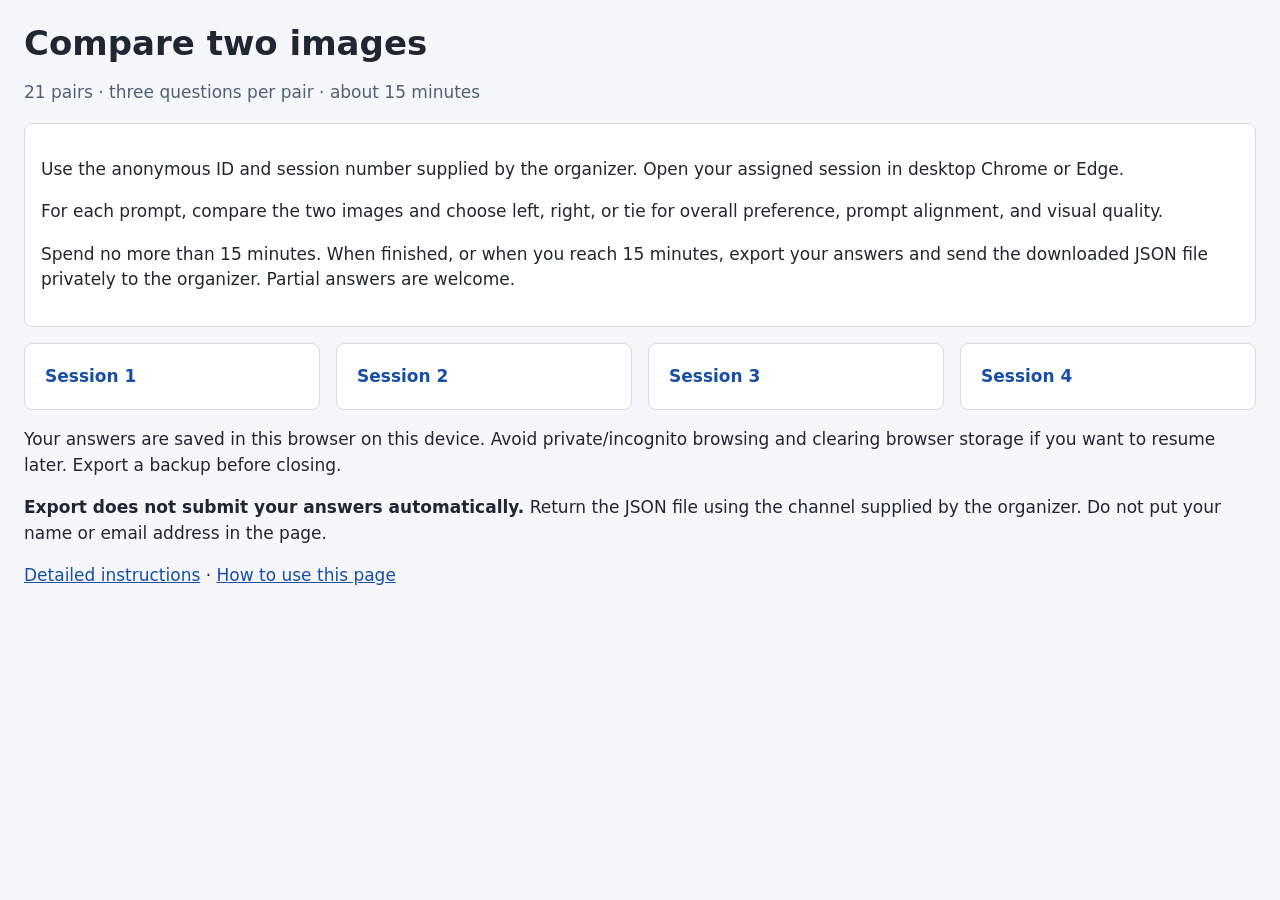
==== index.html @ f00c3ccf "Add image comparison sessions" ====
<!doctype html>
<html lang="en">
<head><meta charset="utf-8"><meta name="viewport" content="width=device-width,initial-scale=1"><title>Compare two images</title><link rel="stylesheet" href="style.css"></head>
<body>
<h1>Compare two images</h1>
<p class="muted">21 pairs · three questions per pair · about 15 minutes</p>
<div class="intro">
<p>Use the anonymous ID and session number supplied by the organizer. Open your assigned session in desktop Chrome or Edge.</p>
<p>For each prompt, compare the two images and choose left, right, or tie for overall preference, prompt alignment, and visual quality.</p>
<p>Spend no more than 15 minutes. When finished, or when you reach 15 minutes, export your answers and send the downloaded JSON file privately to the organizer. Partial answers are welcome.</p>
</div>
<nav class="sessions" aria-label="Sessions">
<a href="session_01.html">Session 1</a><a href="session_02.html">Session 2</a><a href="session_03.html">Session 3</a><a href="session_04.html">Session 4</a>
</nav>
<p>Your answers are saved in this browser on this device. Avoid private/incognito browsing and clearing browser storage if you want to resume later. Export a backup before closing.</p>
<p><strong>Export does not submit your answers automatically.</strong> Return the JSON file using the channel supplied by the organizer. Do not put your name or email address in the page.</p>
<p><a href="RATER_INSTRUCTIONS.md">Detailed instructions</a> · <a href="HOW_TO.md">How to use this page</a></p>
</body></html>
---- style.css ----
:root{font:17px/1.5 system-ui,sans-serif;color:#202733;background:#f5f7fa}
body{max-width:1450px;margin:24px auto;padding:0 24px 48px}
h1{line-height:1.15;margin-bottom:8px}h2{font-size:1.15rem}
a{color:#174ea6}button,input{font:inherit;padding:10px 14px;border:1px solid #9ca6b4;border-radius:6px}button{cursor:pointer;background:white}button:disabled{cursor:default;opacity:.5}button:focus-visible,input:focus-visible,a:focus-visible{outline:3px solid #1767cf;outline-offset:3px}
.intro,.card,details,fieldset{background:white;border:1px solid #d4dbe4;border-radius:8px;padding:16px;margin:16px 0}
.muted{color:#516075}.controls{position:sticky;top:0;background:#f5f7fa;padding:12px 0;z-index:1;border-bottom:1px solid #d4dbe4;display:flex;align-items:center;gap:10px;flex-wrap:wrap}.controls label{display:flex;align-items:center;gap:8px}.controls input{width:90px}
.progress{margin:12px 0}progress{width:100%;height:18px}#notice{display:block;margin-top:8px;color:#7b3210}#prompt{white-space:pre-wrap;line-height:1.6;background:white;padding:16px;border-radius:8px}
.pair{display:grid;grid-template-columns:1fr 1fr;gap:18px}.pair h2{margin:4px 0}.pair img{display:block;width:100%;aspect-ratio:1;object-fit:contain;cursor:zoom-in;background:#e6ebf1}
legend{font-weight:650}fieldset label{display:inline-flex;align-items:center;gap:8px;margin-right:20px;padding:8px;cursor:pointer}fieldset input{width:18px;height:18px}
.navigation{display:flex;gap:12px;margin-top:16px}.examples{display:flex;gap:16px;flex-wrap:wrap}.examples figure{margin:0;font-size:.85rem}.examples img{width:100px;height:100px;object-fit:contain}
dialog{max-width:96vw;max-height:96vh;border:1px solid #aab5c4;border-radius:8px}dialog img{display:block;max-width:90vw;max-height:88vh;width:auto;height:auto}dialog::backdrop{background:#202733aa}
.sessions{display:grid;grid-template-columns:repeat(auto-fit,minmax(200px,1fr));gap:16px}.sessions a{display:block;padding:20px;background:white;border:1px solid #d4dbe4;border-radius:8px;font-weight:650;text-decoration:none}.sessions a:hover{border-color:#174ea6}
@media(max-width:650px){body{padding:0 12px}.pair{gap:8px}.controls{position:static}fieldset label{margin-right:6px}}
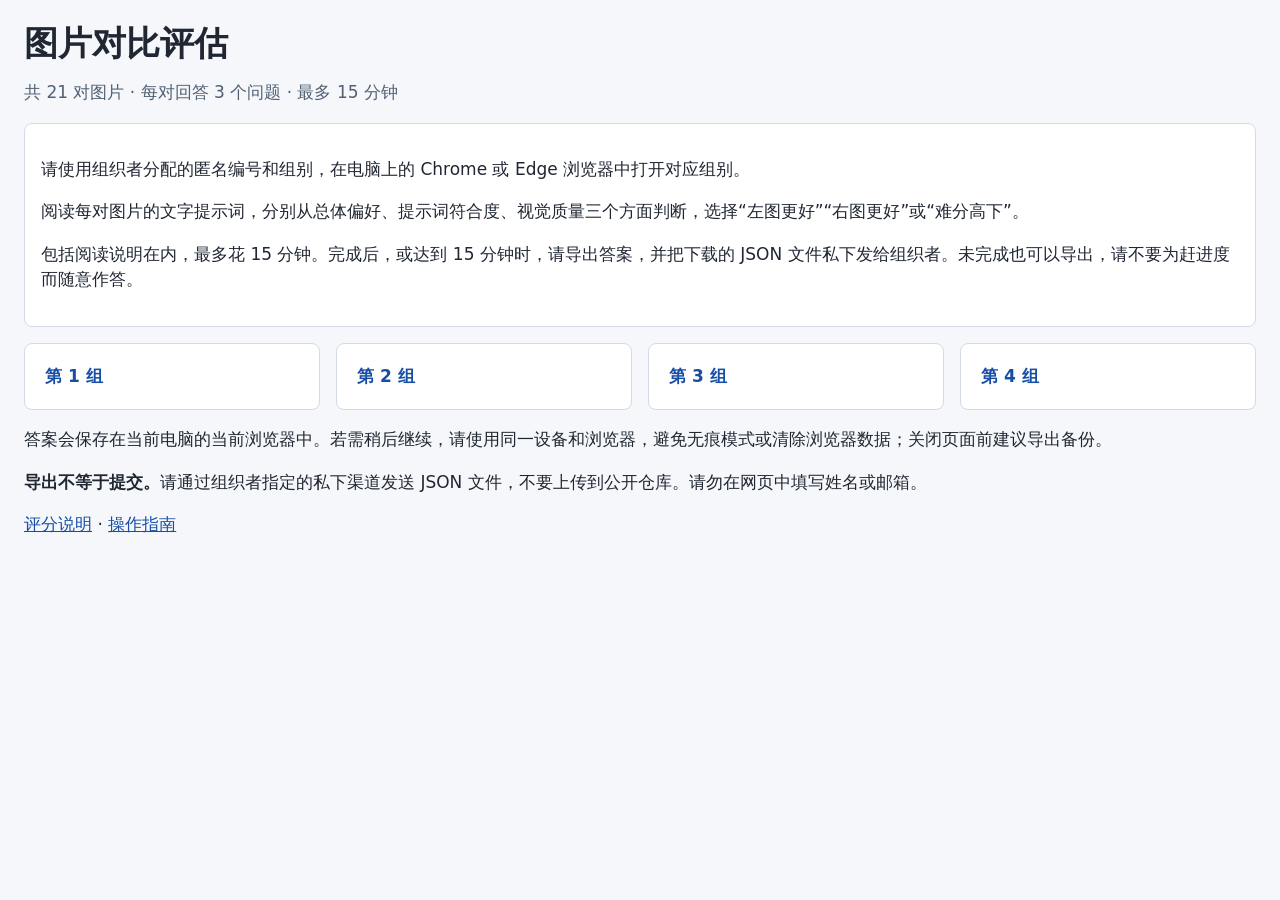
==== commit f7cab70b: "Localize volunteer pages and instructions in Simplified Chinese" ====
--- a/index.html
+++ b/index.html
@@ -1,18 +1,18 @@
 <!doctype html>
-<html lang="en">
-<head><meta charset="utf-8"><meta name="viewport" content="width=device-width,initial-scale=1"><title>Compare two images</title><link rel="stylesheet" href="style.css"></head>
+<html lang="zh-CN">
+<head><meta charset="utf-8"><meta name="viewport" content="width=device-width,initial-scale=1"><title>图片对比评估</title><link rel="stylesheet" href="style.css"></head>
 <body>
-<h1>Compare two images</h1>
-<p class="muted">21 pairs · three questions per pair · about 15 minutes</p>
+<h1>图片对比评估</h1>
+<p class="muted">共 21 对图片 · 每对回答 3 个问题 · 最多 15 分钟</p>
 <div class="intro">
-<p>Use the anonymous ID and session number supplied by the organizer. Open your assigned session in desktop Chrome or Edge.</p>
-<p>For each prompt, compare the two images and choose left, right, or tie for overall preference, prompt alignment, and visual quality.</p>
-<p>Spend no more than 15 minutes. When finished, or when you reach 15 minutes, export your answers and send the downloaded JSON file privately to the organizer. Partial answers are welcome.</p>
+<p>请使用组织者分配的匿名编号和组别，在电脑上的 Chrome 或 Edge 浏览器中打开对应组别。</p>
+<p>阅读每对图片的文字提示词，分别从总体偏好、提示词符合度、视觉质量三个方面判断，选择“左图更好”“右图更好”或“难分高下”。</p>
+<p>包括阅读说明在内，最多花 15 分钟。完成后，或达到 15 分钟时，请导出答案，并把下载的 JSON 文件私下发给组织者。未完成也可以导出，请不要为赶进度而随意作答。</p>
 </div>
-<nav class="sessions" aria-label="Sessions">
-<a href="session_01.html">Session 1</a><a href="session_02.html">Session 2</a><a href="session_03.html">Session 3</a><a href="session_04.html">Session 4</a>
+<nav class="sessions" aria-label="评估组别">
+<a href="session_01.html">第 1 组</a><a href="session_02.html">第 2 组</a><a href="session_03.html">第 3 组</a><a href="session_04.html">第 4 组</a>
 </nav>
-<p>Your answers are saved in this browser on this device. Avoid private/incognito browsing and clearing browser storage if you want to resume later. Export a backup before closing.</p>
-<p><strong>Export does not submit your answers automatically.</strong> Return the JSON file using the channel supplied by the organizer. Do not put your name or email address in the page.</p>
-<p><a href="RATER_INSTRUCTIONS.md">Detailed instructions</a> · <a href="HOW_TO.md">How to use this page</a></p>
+<p>答案会保存在当前电脑的当前浏览器中。若需稍后继续，请使用同一设备和浏览器，避免无痕模式或清除浏览器数据；关闭页面前建议导出备份。</p>
+<p><strong>导出不等于提交。</strong>请通过组织者指定的私下渠道发送 JSON 文件，不要上传到公开仓库。请勿在网页中填写姓名或邮箱。</p>
+<p><a href="RATER_INSTRUCTIONS.md">评分说明</a> · <a href="HOW_TO.md">操作指南</a></p>
 </body></html>
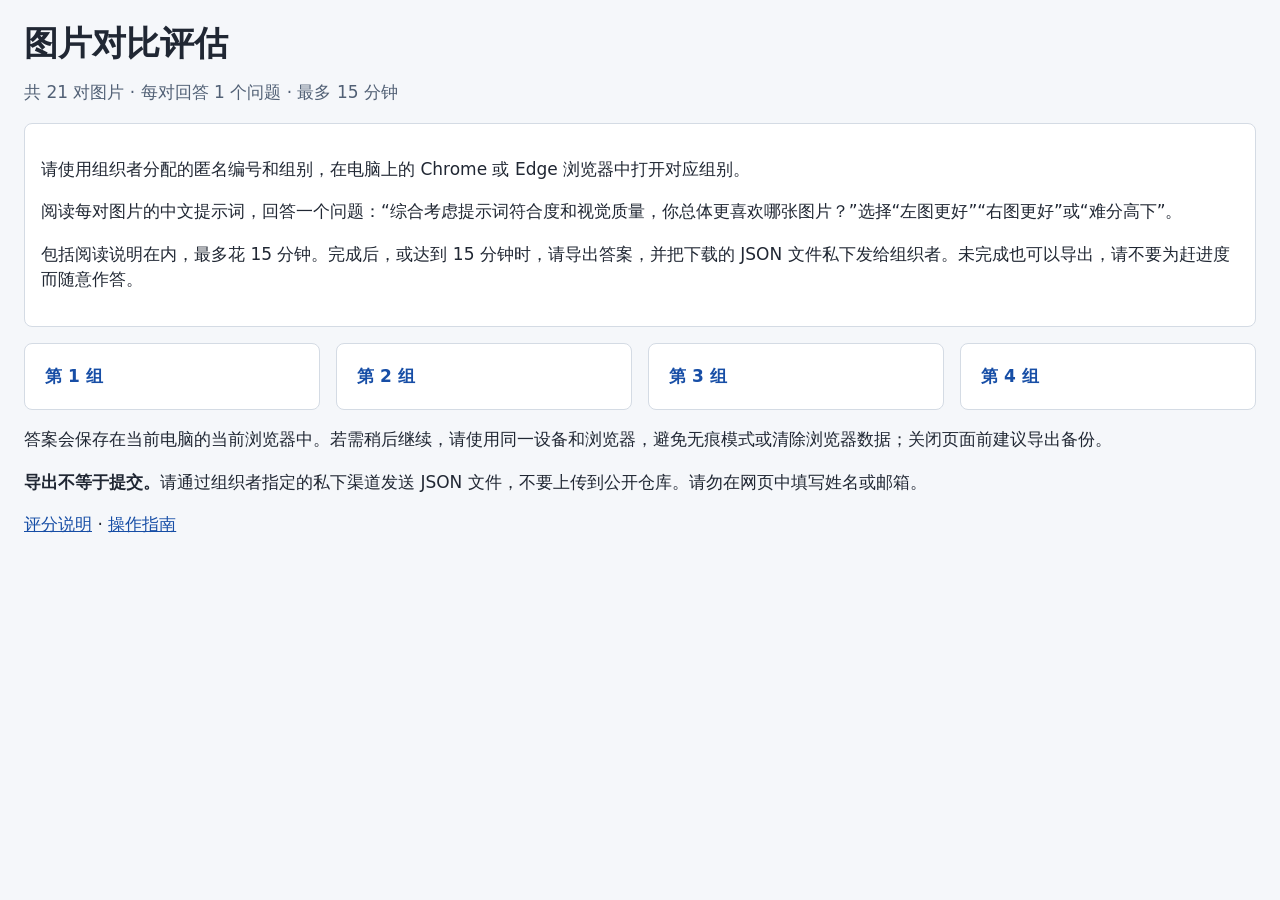
==== commit 80378942: "Use Chinese prompts and overall preference; preload upcoming pairs to remove navigation waits Images" ====
--- a/index.html
+++ b/index.html
@@ -3,10 +3,10 @@
 <head><meta charset="utf-8"><meta name="viewport" content="width=device-width,initial-scale=1"><title>图片对比评估</title><link rel="stylesheet" href="style.css"></head>
 <body>
 <h1>图片对比评估</h1>
-<p class="muted">共 21 对图片 · 每对回答 3 个问题 · 最多 15 分钟</p>
+<p class="muted">共 21 对图片 · 每对回答 1 个问题 · 最多 15 分钟</p>
 <div class="intro">
 <p>请使用组织者分配的匿名编号和组别，在电脑上的 Chrome 或 Edge 浏览器中打开对应组别。</p>
-<p>阅读每对图片的文字提示词，分别从总体偏好、提示词符合度、视觉质量三个方面判断，选择“左图更好”“右图更好”或“难分高下”。</p>
+<p>阅读每对图片的中文提示词，回答一个问题：“综合考虑提示词符合度和视觉质量，你总体更喜欢哪张图片？”选择“左图更好”“右图更好”或“难分高下”。</p>
 <p>包括阅读说明在内，最多花 15 分钟。完成后，或达到 15 分钟时，请导出答案，并把下载的 JSON 文件私下发给组织者。未完成也可以导出，请不要为赶进度而随意作答。</p>
 </div>
 <nav class="sessions" aria-label="评估组别">
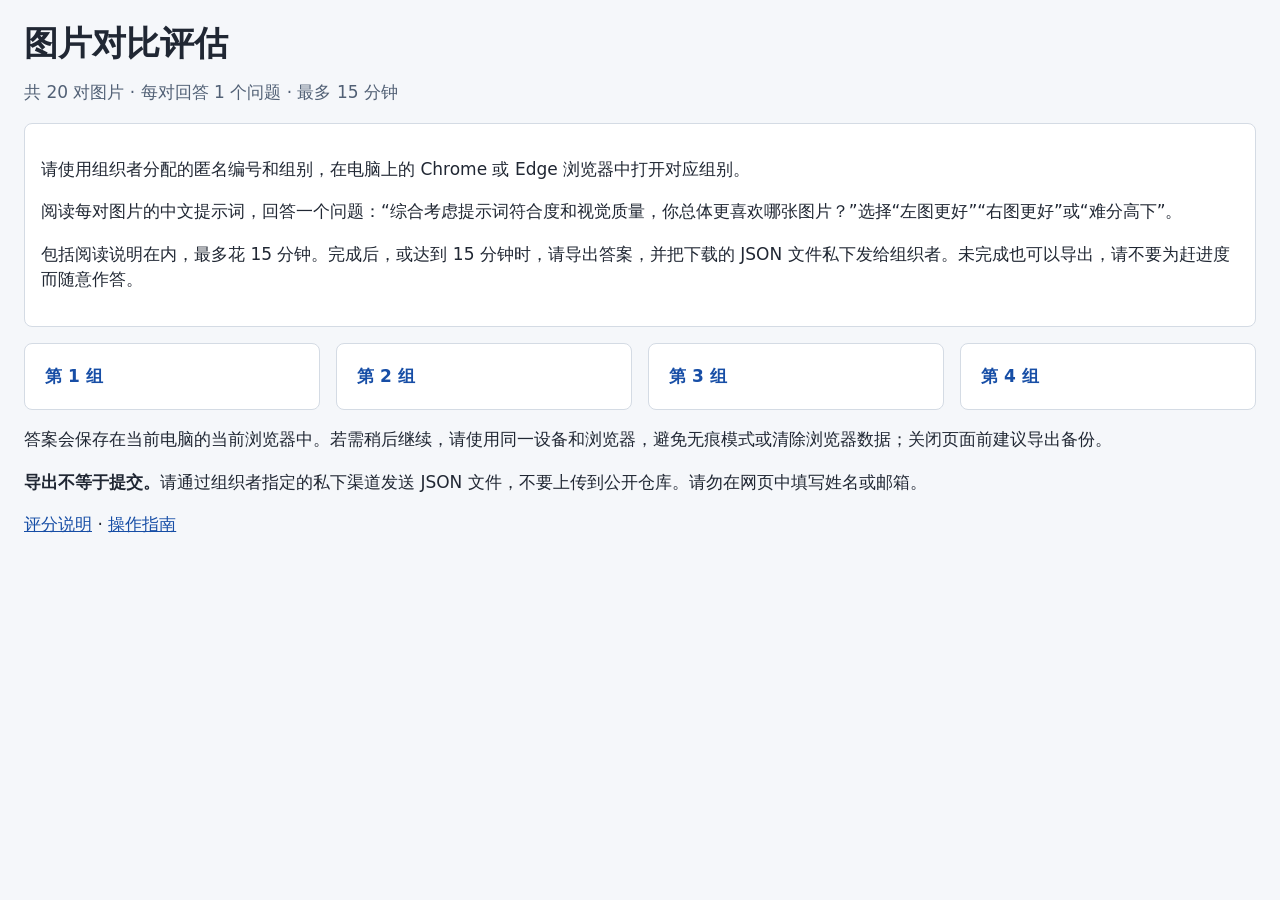
==== commit 712f48b1: "Remove the four check pairs and keep 20 comparisons per session Retain all regular trial IDs, image " ====
--- a/index.html
+++ b/index.html
@@ -3,7 +3,7 @@
 <head><meta charset="utf-8"><meta name="viewport" content="width=device-width,initial-scale=1"><title>图片对比评估</title><link rel="stylesheet" href="style.css"></head>
 <body>
 <h1>图片对比评估</h1>
-<p class="muted">共 21 对图片 · 每对回答 1 个问题 · 最多 15 分钟</p>
+<p class="muted">共 20 对图片 · 每对回答 1 个问题 · 最多 15 分钟</p>
 <div class="intro">
 <p>请使用组织者分配的匿名编号和组别，在电脑上的 Chrome 或 Edge 浏览器中打开对应组别。</p>
 <p>阅读每对图片的中文提示词，回答一个问题：“综合考虑提示词符合度和视觉质量，你总体更喜欢哪张图片？”选择“左图更好”“右图更好”或“难分高下”。</p>
